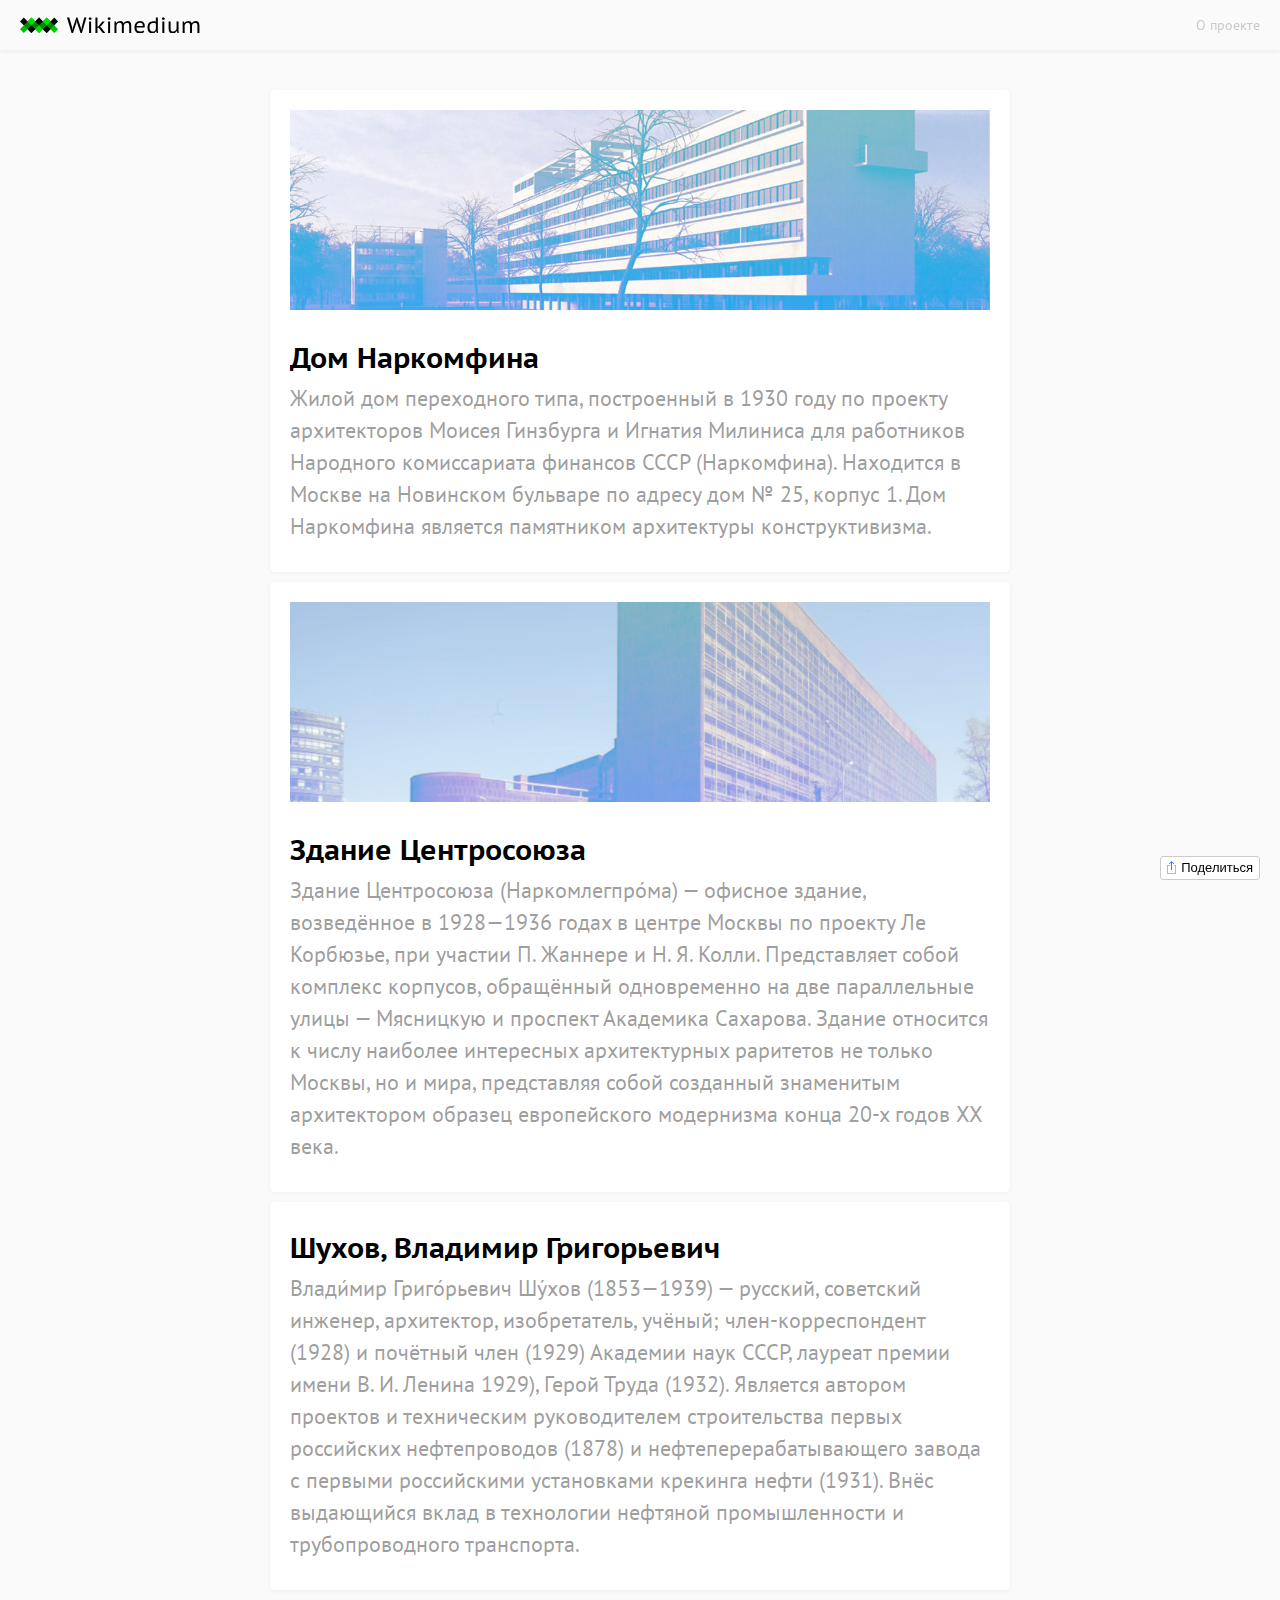
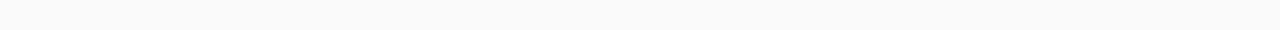
==== KseniaChezz/posts.html @ f2185e77 "сделали новую страницу" ====
<!DOCTYPE html>
<html>
  <head>
    <meta charset="utf-8">
    <meta name="viewport" content="width=device-width">

    <title>Wikimedium</title>

    <meta name="description" content="Статьи из Википеди, сверстанные студентами для обучения основам веб-верстки в рамках образовательного проекта Hack">
    <meta name="keywords" content="hack, exchange, html, css, javascripts, hse, design">

    <meta property="og:type" content="website">
    <meta property="og:url" content="http://wikimedium.hack.exchange/posts.html">
    <meta property="og:title" content="Wikimedium">
    <meta property="og:description" content="Статьи из Википедии, сверстанные студентами для обучения основам веб-верстки в рамках образовательного проекта Hack">
    <meta property="og:image" content="">

    <link rel="stylesheet" href="stylesheets/style.css">
    <script src="javascripts/jquery-3.1.1.js"></script>
    <script src="javascripts/social-likes.min.js"></script>

  </head>

  <body class='posts'>

    <nav class="menubar">
      <a class="logo" href="posts.html"></a>
      <a class="about" href="index.html">О проекте</a>
    </nav>

    <section class="postsFeed">
      <a href="posts/narkomfin.html">
        <figure style="background-image: url(images/posts/narkomfin.jpg)"></figure>
        <h2>Дом Наркомфина</h2>
        <p>Жилой дом переходного типа, построенный в 1930 году по проекту архитекторов Моисея Гинзбурга и Игнатия Милиниса для работников Народного комиссариата финансов СССР (Наркомфина). Находится в Москве на Новинском бульваре по адресу дом № 25, корпус 1. Дом Наркомфина является памятником архитектуры конструктивизма.</p>
      </a>

      <a href="posts/centrosouz.html">
        <figure style="background-image: url(images/posts/centrosouz.jpg)"></figure>
        <h2>Здание Центросоюза</h2>
        <p>Здание Центросоюза (Наркомлегпро́ма) — офисное здание, возведённое в 1928—1936 годах в центре Москвы по проекту Ле Корбюзье, при участии П. Жаннере и Н. Я. Колли. Представляет собой комплекс корпусов, обращённый одновременно на две параллельные улицы — Мясницкую и проспект Академика Сахарова. Здание относится к числу наиболее интересных архитектурных раритетов не только Москвы, но и мира, представляя собой созданный знаменитым архитектором образец европейского модернизма конца 20-х годов XX века.</p>
      </a>

      <a href="posts/shukhov.html"
        <figure></figure>
        <h2>Шухов, Владимир Григорьевич</h2>
        <p>Влади́мир Григо́рьевич Шу́хов (1853—1939) — русский, советский инженер, архитектор, изобретатель, учёный; член-корреспондент (1928) и почётный член (1929) Академии наук СССР, лауреат премии имени В. И. Ленина 1929), Герой Труда (1932). Является автором проектов и техническим руководителем строительства первых российских нефтепроводов (1878) и нефтеперерабатывающего завода с первыми российскими установками крекинга нефти (1931). Внёс выдающийся вклад в технологии нефтяной промышленности и трубопроводного транспорта.</p>
      </a>
    </section>

    <footer class="share">
      <div class="social-likes social-likes_single" data-single-title="Поделиться">
        <div class="facebook" title="Поделиться ссылкой на Фейсбуке">Facebook</div>
        <div class="twitter" title="Поделиться ссылкой в Твиттере">Twitter</div>
        <div class="vkontakte" title="Поделиться ссылкой во Вконтакте">Вконтакте</div>
      </div>
    </footer>

  </body>
</html>
---- KseniaChezz/stylesheets/style.css ----
@import 'reset.css';
@import 'https://fonts.googleapis.com/css?family=PT+Sans+Caption:400,700|PT+Sans:400,400i,700,700i&subset=cyrillic';
@import 'social-likes_birman.css';

@import 'layout.css';
@import 'menubar.css';
@import "share.css";

/* index */
@import 'posts.css';

/* post */
@import 'sidebar.css';
@import 'content.css';
@import 'gallery.css';
@import 'responsive.css';
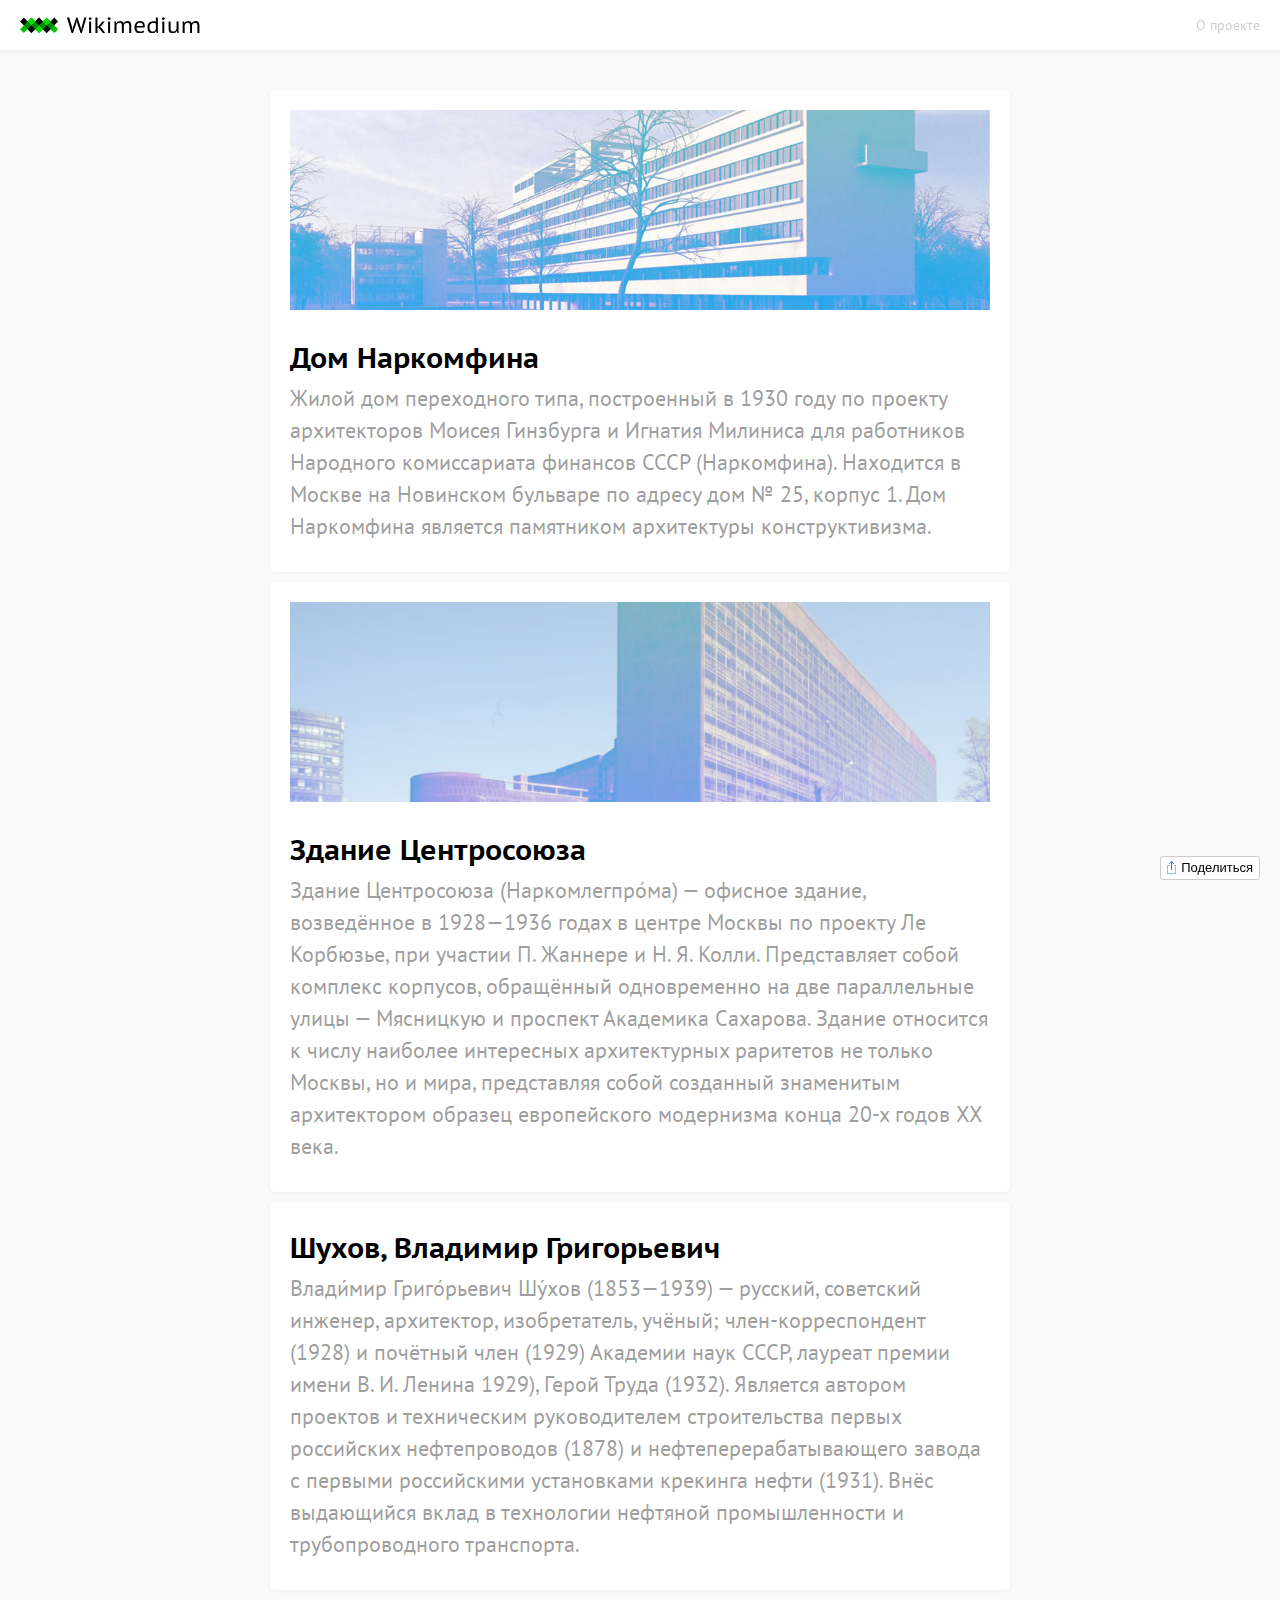
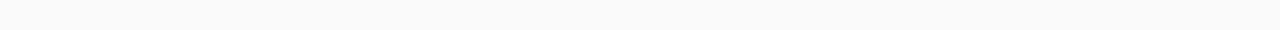
==== commit c6dcf258: "landing" ====
--- a/KseniaChezz/posts.html
+++ b/KseniaChezz/posts.html
@@ -3,6 +3,7 @@
   <head>
     <meta charset="utf-8">
     <meta name="viewport" content="width=device-width">
+
 
     <title>Wikimedium</title>
 
@@ -13,7 +14,10 @@
     <meta property="og:url" content="http://wikimedium.hack.exchange/posts.html">
     <meta property="og:title" content="Wikimedium">
     <meta property="og:description" content="Статьи из Википедии, сверстанные студентами для обучения основам веб-верстки в рамках образовательного проекта Hack">
-    <meta property="og:image" content="">
+    <meta property="og:image" content="http://wikimedium.hack.exchange/images/share.png">
+
+    <link rel="icon" type="image/x-icon" href="favicon.ico" />
+    <link rel="icon" type="image/png" href="favicon.png" />
 
     <link rel="stylesheet" href="stylesheets/style.css">
     <script src="javascripts/jquery-3.1.1.js"></script>
--- a/KseniaChezz/stylesheets/style.css
+++ b/KseniaChezz/stylesheets/style.css
@@ -6,7 +6,10 @@
 @import 'menubar.css';
 @import "share.css";
 
-/* index */
+/* landing */
+@import "landing.css";
+
+/* posts */
 @import 'posts.css';
 
 /* post */
